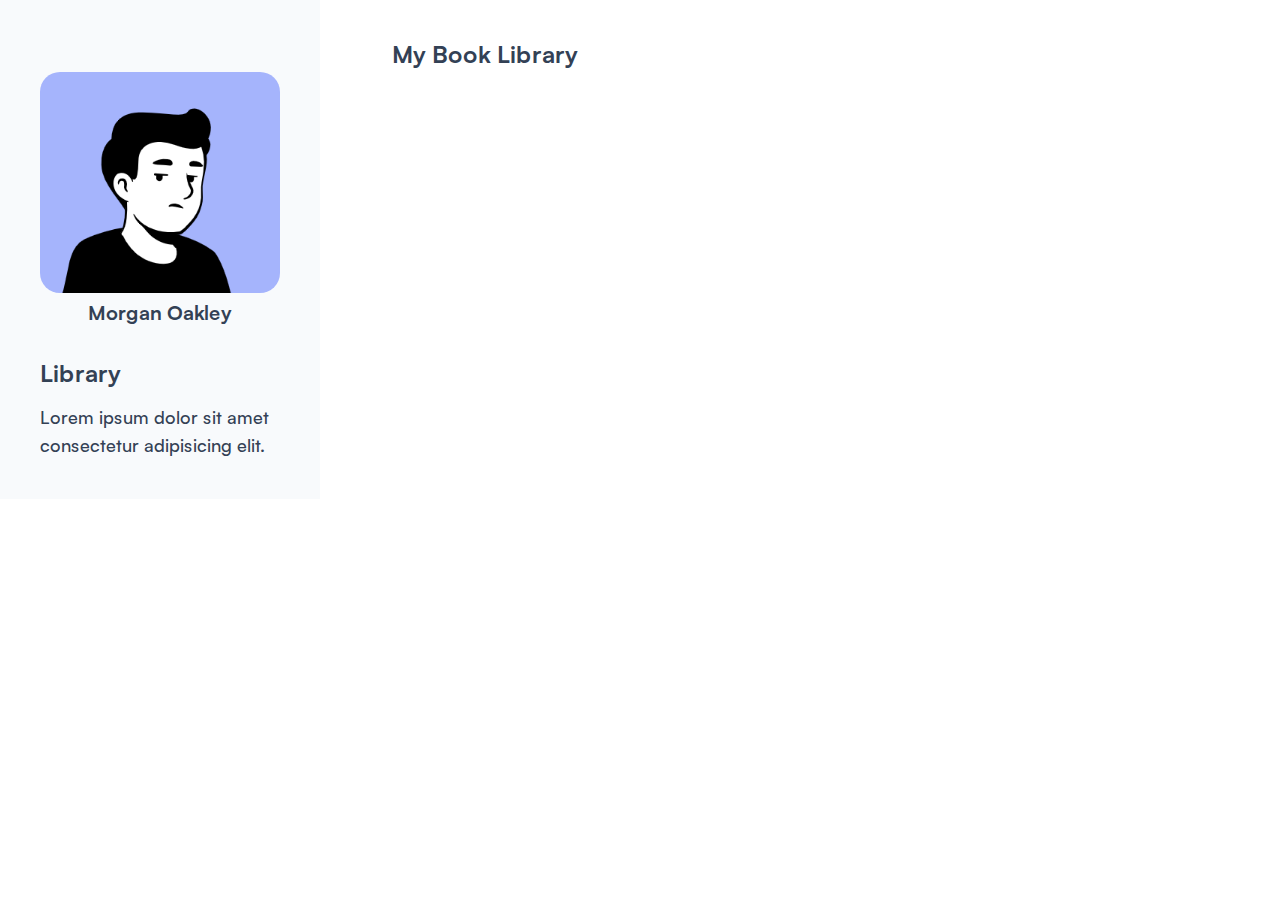
==== alt-layout.html @ 63bf9560 "Start redesign of layout" ====
<!DOCTYPE html>
<html lang="en">
    <head>
        <meta charset="UTF-8">
        <meta name="viewport" content="width=device-width, initial-scale=1.0">
        <title>TOP: Library</title>
        <link rel="stylesheet" href="./assets/css/main.css">
    </head>
    <body>
        <main class="content">
            <section class="sidebar sidebar-container">
                <div class="user-info">
                    <img src="./assets/images/user-img.png" alt="Morgan Oakley" class="avatar">
                    <h2>Morgan Oakley</h2>
                </div>
                <div class="description">
                    <h1>Library</h1>
                    <h4 class="lead">Lorem ipsum dolor sit amet consectetur adipisicing elit.</h4>
                </div>
            </section>
            <section class="main-section main-container">
                <h1>My Book Library</h1>
            </section>
        </main>
        <script src="./assets/js/main.js"></script>
    </body>
</html>
---- assets/css/main.css ----
@import url("../css/all.min.css");
@import url("../css/satoshi.css");
@import url("https://fonts.googleapis.com/css2?family=Inter:wght@100..900&display=swap");
@import url("https://fonts.googleapis.com/css2?family=Material+Symbols+Outlined");

:root {
	--body-font: "Satoshi-Variable", "Inter", sans-serif;
	--body-bg-color: #ffffff;
	--body-font-color: #334155;
	--simply-white: #ffffff;
	--basic-black: #000000;
	--off-black: #222222;
	--error-color: #f44336;
	--error-bg-color: #ffebee;
	--sidebar-bg-color: #f8fafc;
	--all-border-radii: 5px;
    --bottom-padding: 1rem;
}

* {
	margin: 0;
	padding: 0;
	box-sizing: border-box;
}

html,
body {
	font-family: var(--body-font);
	font-weight: 400;
	font-size: 1rem;
	line-height: 1.5;
	color: var(--body-font-color);
	background-color: var(--body-bg-color);
}

h1,
h2,
h3,
h4,
h5,
h6 {
	font-family: var(--body-font);
	font-weight: 700;
	color: var(--body-heading-color);
    line-height: 1.75rem;
}

h1 {
    font-size: 1.5rem;
}

h2 {
    font-size: 1.25rem;
}

.sidebar-container {
	padding: 2.5rem;
}

.main-container {
    padding: 2.5rem 4.5rem;
}

.content {
	display: grid;
	grid-template-columns: 1fr 3fr;
	grid-template-rows: auto;
}

.sidebar {
	background-color: var(--sidebar-bg-color);
}

.main-section {
	background-color: var(--simply-white);
}

.user-info {
    padding: 2rem 0;
}

.user-info > h2 {
    text-align: center;
}

.avatar {
    width: 100%;
    height: 100%;
    border-radius: 20px;
}

.description > h1 {
    padding-bottom: var(--bottom-padding);
}

.lead {
    font-weight: 500;
    font-size: 1.125rem;
    color: var(--body-font-color);
}
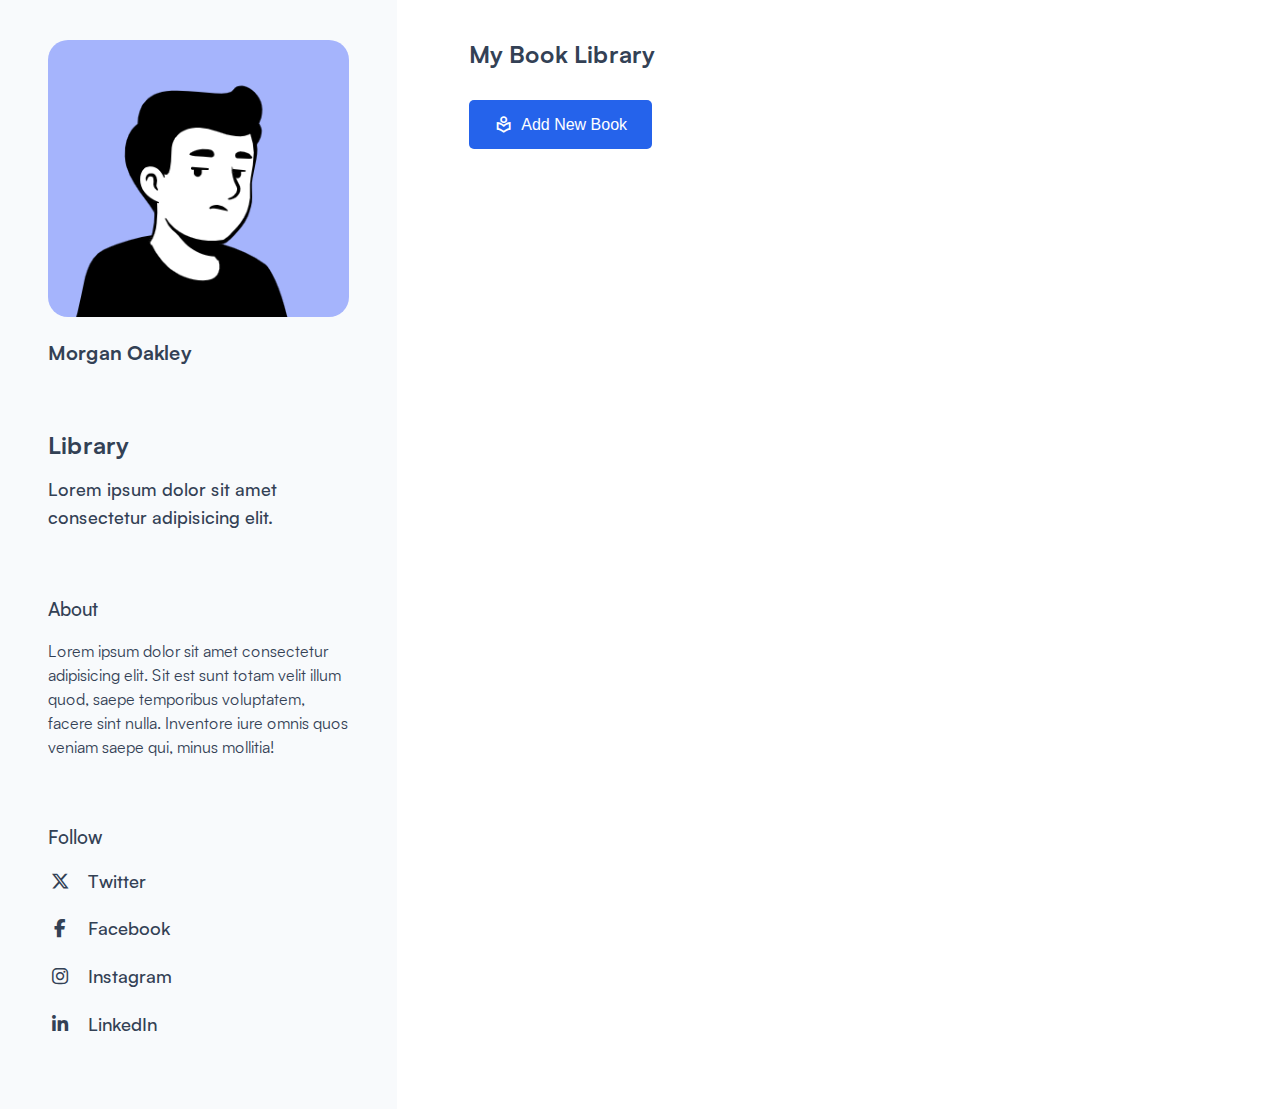
==== commit f5e78cf0: "Add new styling to layout" ====
--- a/alt-layout.html
+++ b/alt-layout.html
@@ -17,9 +17,46 @@
                     <h1>Library</h1>
                     <h4 class="lead">Lorem ipsum dolor sit amet consectetur adipisicing elit.</h4>
                 </div>
+                <div class="about">
+                    <h3>About</h3>
+                    <p>Lorem ipsum dolor sit amet consectetur adipisicing elit. Sit est sunt totam velit illum quod, saepe temporibus voluptatem, facere sint nulla. Inventore iure omnis quos veniam saepe qui, minus mollitia!</p>
+                </div>
+                <div class="socials">
+                    <h3>Follow</h3>
+                    <ul class="fa-ul social-icons" style="--fa-li-width: 3em;">
+                        <li>
+                            <a href="#" target="_blank" rel="noopener noreferrer">
+                                <span class="fa-li"><i class="fa-brands fa-x-twitter"></i></span>Twitter
+                            </a>
+                        </li>
+                        <li>                            
+                            <a href="#" target="_blank" rel="noopener noreferrer">
+                                <span class="fa-li"><i class="fa-brands fa-facebook-f"></i></span>Facebook
+                            </a>
+                        </li>
+                        <li>
+                            <a href="#" target="_blank" rel="noopener noreferrer">
+                                <span class="fa-li"><i class="fa-brands fa-instagram"></i></span>Instagram
+                            </a>
+                        </li>
+                        <li>
+                            <a href="#" target="_blank" rel="noopener noreferrer">
+                                <span class="fa-li"><i class="fa-brands fa-linkedin-in"></i></span>LinkedIn
+                            </a>
+                        </li>
+                    </ul>
+                </div>
             </section>
             <section class="main-section main-container">
                 <h1>My Book Library</h1>
+                <div class="new-book">
+                    <button type="button" id="new-book-button">
+                        <span class="material-symbols-outlined">
+                            local_library
+                        </span>
+                        Add New Book
+                    </button>
+                </div>
             </section>
         </main>
         <script src="./assets/js/main.js"></script>
--- a/assets/css/main.css
+++ b/assets/css/main.css
@@ -7,14 +7,21 @@
 	--body-font: "Satoshi-Variable", "Inter", sans-serif;
 	--body-bg-color: #ffffff;
 	--body-font-color: #334155;
+	--link-color: #334155;
+	--link-hover-color: #2563eb;
 	--simply-white: #ffffff;
 	--basic-black: #000000;
 	--off-black: #222222;
 	--error-color: #f44336;
 	--error-bg-color: #ffebee;
 	--sidebar-bg-color: #f8fafc;
+	--button-font-color: #ffffff;
+	--button-bg-color: #2563eb;
+	--button-hover-bg-color: #3b82f6;
+	--error-color: #f44336;
+	--error-bg-color: #ffebee;
 	--all-border-radii: 5px;
-    --bottom-padding: 1rem;
+	--one-rem-padding: 1rem;
 }
 
 * {
@@ -42,28 +49,57 @@
 	font-family: var(--body-font);
 	font-weight: 700;
 	color: var(--body-heading-color);
-    line-height: 1.75rem;
+	line-height: 1.75rem;
 }
 
 h1 {
-    font-size: 1.5rem;
+	font-size: 1.5rem;
 }
 
 h2 {
-    font-size: 1.25rem;
+	font-size: 1.25rem;
+}
+
+a {
+	text-decoration: none;
+	color: var(--link-color);
+}
+
+a:hover {
+	text-decoration: none;
+	color: var(--link-hover-color);
+}
+
+a > i {
+	text-decoration: none;
+}
+
+button {
+	cursor: pointer;
+	font-weight: 500;
+	font-size: 1rem;
+	padding: 15px 25px;
+	border: 0;
+	color: var(--button-font-color);
+	background-color: var(--button-bg-color);
+	border-radius: var(--all-border-radii);
+}
+
+button:hover {
+	background-color: var(--button-hover-bg-color);
 }
 
 .sidebar-container {
-	padding: 2.5rem;
+	padding: 2.5rem 3rem;
 }
 
 .main-container {
-    padding: 2.5rem 4.5rem;
+	padding: 2.5rem 4.5rem;
 }
 
 .content {
 	display: grid;
-	grid-template-columns: 1fr 3fr;
+	grid-template-columns: 1.35fr 3fr;
 	grid-template-rows: auto;
 }
 
@@ -76,25 +112,80 @@
 }
 
 .user-info {
-    padding: 2rem 0;
+	padding: 0 0 2rem;
 }
 
 .user-info > h2 {
-    text-align: center;
+	padding-top: var(--one-rem-padding);
 }
 
 .avatar {
-    width: 100%;
-    height: 100%;
-    border-radius: 20px;
+	width: 100%;
+	height: 100%;
+	border-radius: 20px;
+}
+
+.description,
+.about,
+.socials {
+	padding: 2rem 0;
 }
 
 .description > h1 {
-    padding-bottom: var(--bottom-padding);
+	padding-bottom: var(--one-rem-padding);
+}
+
+.about > h3,
+.socials > h3 {
+	font-weight: 500;
+	padding-bottom: var(--one-rem-padding);
 }
 
 .lead {
-    font-weight: 500;
-    font-size: 1.125rem;
-    color: var(--body-font-color);
+	font-weight: 500;
+	font-size: 1.125rem;
+	color: var(--body-font-color);
+}
+
+.social-icons {
+	display: flex;
+	flex-direction: column;
+	gap: 1.25rem;
+}
+
+.social-icons a {
+	font-size: 1.15rem;
+	font-weight: 500;
+	display: flex;
+	align-items: center;
+	gap: 1.5rem;
+}
+
+.new-book {
+	padding: 2rem 0;
+}
+
+#new-book-button {
+	display: flex;
+	align-items: center;
+	gap: 8px;
+	justify-content: center;
+}
+
+#new-book-button > .material-symbols-outlined {
+	font-size: 1.2rem;
+	font-weight: 500;
+	vertical-align: middle;
+}
+
+.error-message {
+	font-weight: 500;
+	text-align: center;
+	color: var(--error-color);
+	background-color: var(--error-bg-color);
+	border: 1px solid var(--error-color);
+	border-radius: var(--all-border-radii);
+	padding: 0.75rem;
+	margin-top: 15px;
+	display: inline-block;
 }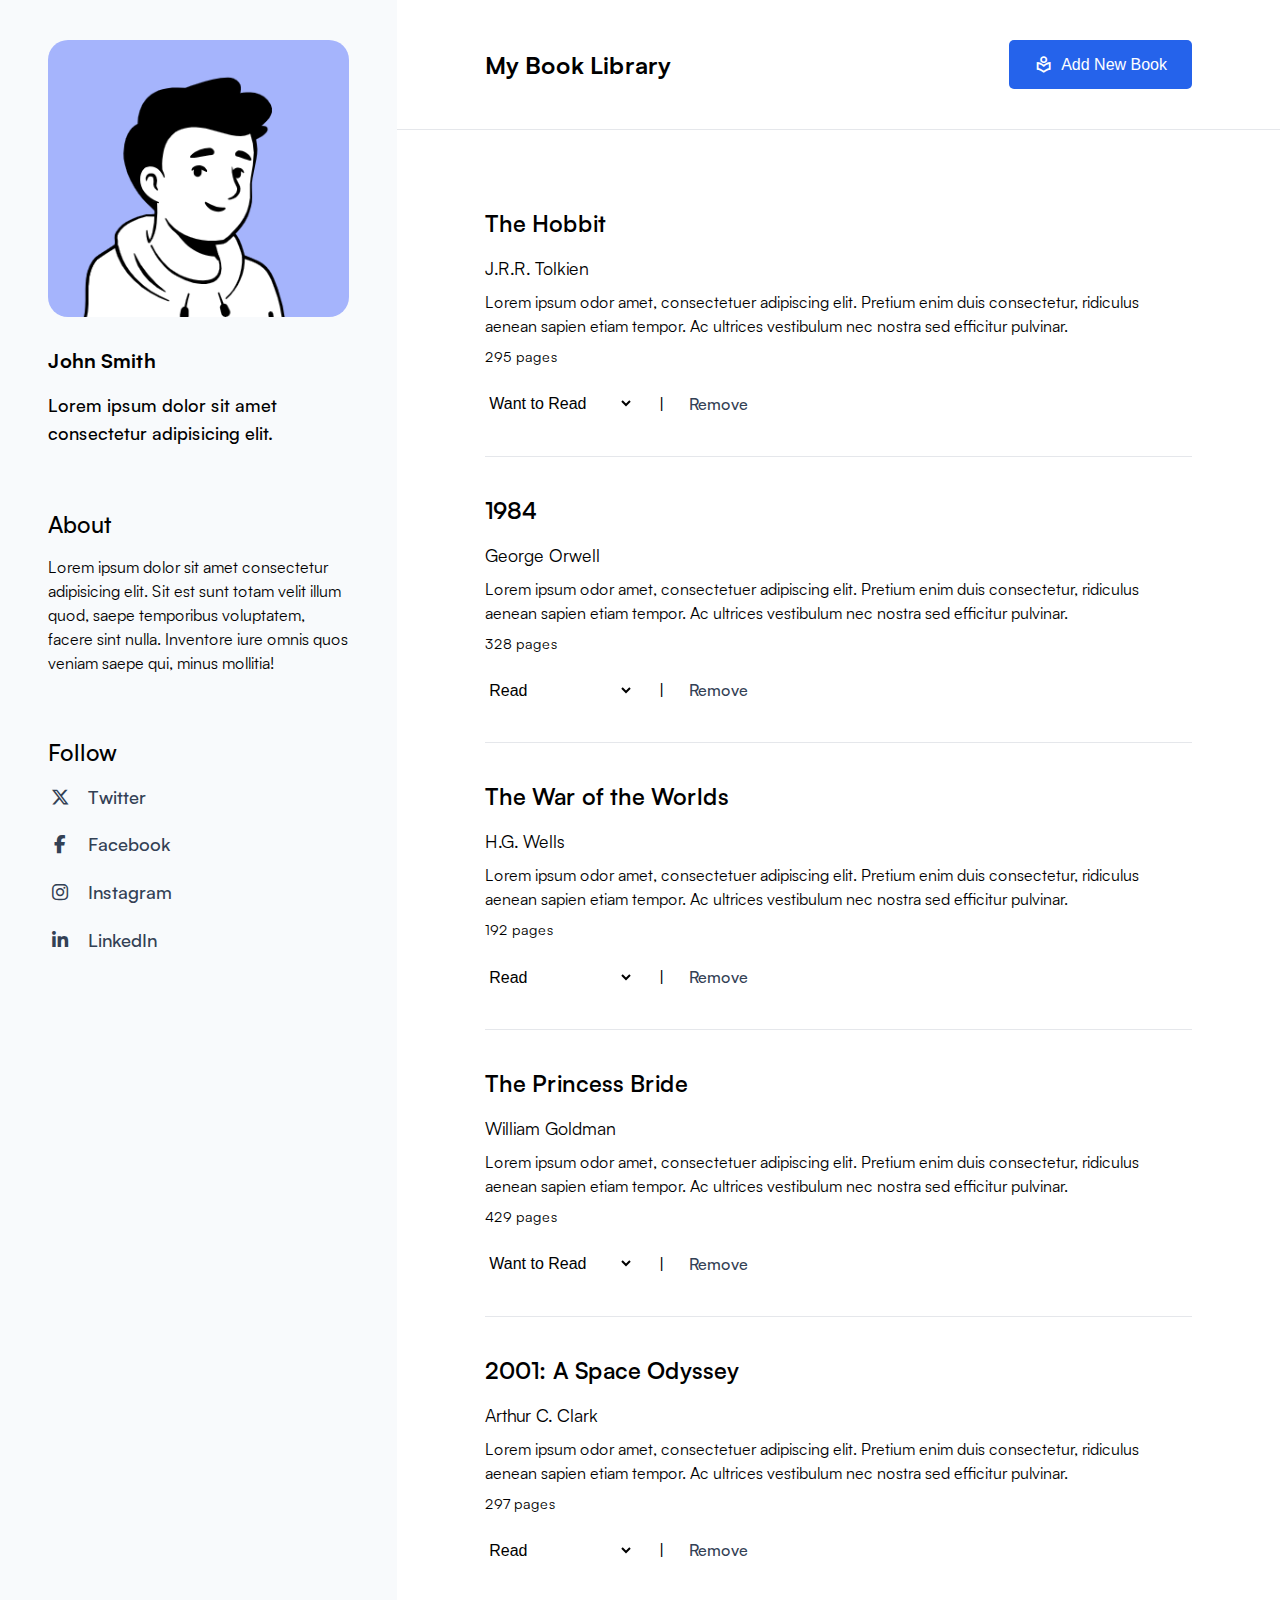
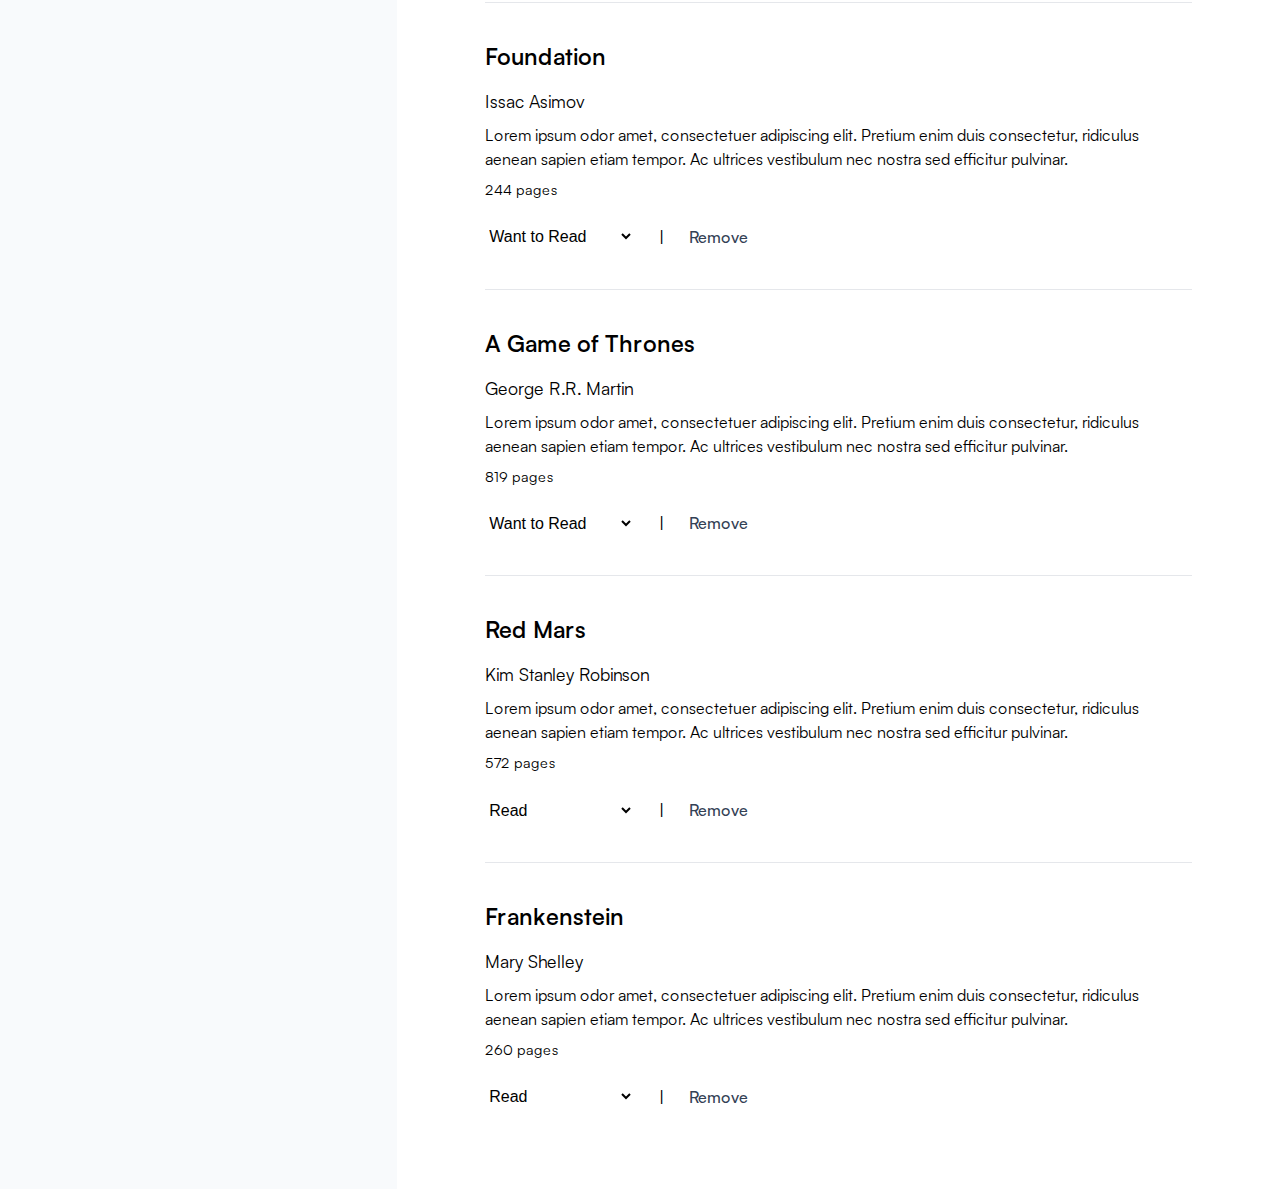
==== commit 5b40bfa8: "Update to layout and fix js issues" ====
--- a/alt-layout.html
+++ b/alt-layout.html
@@ -11,10 +11,7 @@
             <section class="sidebar sidebar-container">
                 <div class="user-info">
                     <img src="./assets/images/user-img.png" alt="Morgan Oakley" class="avatar">
-                    <h2>Morgan Oakley</h2>
-                </div>
-                <div class="description">
-                    <h1>Library</h1>
+                    <h2>John Smith</h2>
                     <h4 class="lead">Lorem ipsum dolor sit amet consectetur adipisicing elit.</h4>
                 </div>
                 <div class="about">
@@ -47,15 +44,25 @@
                     </ul>
                 </div>
             </section>
-            <section class="main-section main-container">
-                <h1>My Book Library</h1>
-                <div class="new-book">
-                    <button type="button" id="new-book-button">
-                        <span class="material-symbols-outlined">
-                            local_library
-                        </span>
-                        Add New Book
-                    </button>
+            <section class="main-section">
+                <div class="content-container border-bottom">
+                    <div class="header">
+                        <h1>My Book Library</h1>
+                        <div class="new-book">
+                            <button type="button" id="new-book-button">
+                                <span class="material-symbols-outlined">
+                                    local_library
+                                </span>
+                                Add New Book
+                            </button>
+                        </div>
+                    </div>
+                </div>
+                <div class="container">
+                    <div class="card">
+                        <div class="book-cards card-container">
+                        </div>
+                    </div>
                 </div>
             </section>
         </main>
--- a/assets/css/main.css
+++ b/assets/css/main.css
@@ -5,23 +5,22 @@
 
 :root {
 	--body-font: "Satoshi-Variable", "Inter", sans-serif;
-	--body-bg-color: #ffffff;
-	--body-font-color: #334155;
-	--link-color: #334155;
-	--link-hover-color: #2563eb;
+	--dark-color: #334155;
+	--secondary-color: #6b7280;
+	--primary-color: #2563eb;
+	--primary-hover-color: #3b82f6;
 	--simply-white: #ffffff;
-	--basic-black: #000000;
-	--off-black: #222222;
+	--placeholder-font-color: #9ca3af;
 	--error-color: #f44336;
 	--error-bg-color: #ffebee;
+	--input-border-color: #cecece;
+	--input-bg-color: #fafafa;
+	--input-bg-focus-color: #f5f5f5;
 	--sidebar-bg-color: #f8fafc;
-	--button-font-color: #ffffff;
-	--button-bg-color: #2563eb;
-	--button-hover-bg-color: #3b82f6;
-	--error-color: #f44336;
-	--error-bg-color: #ffebee;
+	--card-border-color: #e5e7eb;
 	--all-border-radii: 5px;
 	--one-rem-padding: 1rem;
+	--main-font-size: 1rem;
 }
 
 * {
@@ -34,10 +33,10 @@
 body {
 	font-family: var(--body-font);
 	font-weight: 400;
-	font-size: 1rem;
+	font-size: var(--main-font-size);
 	line-height: 1.5;
 	color: var(--body-font-color);
-	background-color: var(--body-bg-color);
+	background-color: var(--simply-white);
 }
 
 h1,
@@ -48,7 +47,7 @@
 h6 {
 	font-family: var(--body-font);
 	font-weight: 700;
-	color: var(--body-heading-color);
+	color: var(--heading-color);
 	line-height: 1.75rem;
 }
 
@@ -60,41 +59,118 @@
 	font-size: 1.25rem;
 }
 
+h3 {
+	font-size: 1.45rem;
+}
+
+h4 {
+	font-size: 1.1rem;
+}
+
+h5 {
+	font-size: var(--main-font-size);
+}
+
 a {
 	text-decoration: none;
-	color: var(--link-color);
-}
-
-a:hover {
+	color: var(--dark-color);
+}
+
+a:hover,
+.status-container > a:hover {
 	text-decoration: none;
-	color: var(--link-hover-color);
+	color: var(--primary-color);
 }
 
 a > i {
 	text-decoration: none;
 }
 
+::placeholder,
+textarea::placeholder {
+	color: var(--placeholder-font-color);
+	font-size: var(--main-font-size);
+	font-weight: 400;
+}
+
+label {
+	font-size: inherit;
+	font-weight: 500;
+	display: block;
+	margin: 10px 0 5px;
+}
+
+input {
+	width: 100%;
+	padding: 12px 8px;
+	margin-bottom: 10px;
+	border: 1px solid var(--input-border-color);
+	border-radius: var(--all-border-radii);
+	background-color: var(--input-bg-color);
+}
+
+input:focus-visible,
+select:focus-visible,
+textarea:focus-visible {
+	outline: 0;
+	background-color: var(--input-bg-focus-color);
+}
+
+label[for="isReadYes"],
+label[for="isReadNo"] {
+	margin: 0 5px;
+	font-size: var(--main-font-size);
+}
+
+textarea {
+	font-family: var(--body-font);
+	font-size: var(--main-font-size);
+	font-weight: 400;
+	line-height: inherit;
+	width: 100%;
+	padding: 12px 8px;
+	border: 1px solid var(--input-border-color);
+	border-radius: var(--all-border-radii);
+	background-color: var(--input-bg-color);
+	resize: none;
+}
+
 button {
 	cursor: pointer;
 	font-weight: 500;
-	font-size: 1rem;
+	font-size: var(--main-font-size);
 	padding: 15px 25px;
 	border: 0;
-	color: var(--button-font-color);
-	background-color: var(--button-bg-color);
+	color: var(--simply-white);
+	background-color: var(--primary-color);
 	border-radius: var(--all-border-radii);
 }
 
 button:hover {
-	background-color: var(--button-hover-bg-color);
+	background-color: var(--primary-hover-color);
 }
 
 .sidebar-container {
 	padding: 2.5rem 3rem;
 }
 
-.main-container {
-	padding: 2.5rem 4.5rem;
+.content-container {
+	padding: 2.5rem 5.5rem;
+}
+
+.card-container {
+	padding: 0 5.5rem;
+}
+
+.border-bottom {
+	border-bottom: 1px solid var(--card-border-color);
+}
+
+.header {
+	display: flex;
+	align-items: center;
+	justify-content: space-between;
+	gap: 25px;
 }
 
 .content {
@@ -116,7 +192,8 @@
 }
 
 .user-info > h2 {
-	padding-top: var(--one-rem-padding);
+	padding-top: 1.5rem;
+	padding-bottom: var(--one-rem-padding);
 }
 
 .avatar {
@@ -125,7 +202,6 @@
 	border-radius: 20px;
 }
 
-.description,
 .about,
 .socials {
 	padding: 2rem 0;
@@ -156,13 +232,30 @@
 .social-icons a {
 	font-size: 1.15rem;
 	font-weight: 500;
-	display: flex;
-	align-items: center;
-	gap: 1.5rem;
-}
-
-.new-book {
-	padding: 2rem 0;
+}
+
+.new-book-form {
+	padding: 0.5rem;
+}
+
+.new-book-form > h2 {
+	font-size: 1.5rem;
+	padding-bottom: 1rem;
+}
+
+.new-book-form select {
+	width: 100%;
+	padding: 12px 8px;
+	font-size: var(--main-font-size);
+	border: 1px solid var(--input-border-color);
+	border-radius: var(--all-border-radii);
+	background-color: var(--input-bg-color);
+	margin-bottom: 10px;
+}
+
+.new-book-form button {
+	width: 100%;
+	margin-top: 20px;
 }
 
 #new-book-button {
@@ -176,6 +269,98 @@
 	font-size: 1.2rem;
 	font-weight: 500;
 	vertical-align: middle;
+}
+
+.card {
+	padding: 2.5rem 0;
+	border-bottom: 1px solid var(--card-border-color);
+}
+
+.card:last-child {
+	border-bottom: 0;
+}
+
+.card h3 {
+	color: var(--heading-color);
+	margin-bottom: 1rem;
+	font-weight: 600;
+}
+
+.card h4 {
+	margin: 1rem 0 0;
+	font-weight: 400;
+	color: var(--heading-color);
+}
+
+.card h5 {
+	color: var(--heading-color);
+	font-weight: 500;
+}
+
+.card p {
+	font-size: var(--main-font-size);
+	line-height: 1.5;
+	color: var(--body-font-color);
+	margin-top: 0.5rem;
+}
+
+.card p:last-of-type {
+	font-size: 0.9rem; /* Set font size for book pages */
+}
+
+.card select {
+	cursor: pointer;
+	font-size: var(--main-font-size);
+	font-weight: 500;
+	width: auto;
+	padding: 0;
+	border: 0;
+	background-color: transparent;
+}
+
+.card select:focus-visible {
+	outline: 0;
+	background-color: transparent;
+}
+
+.status-container {
+	font-weight: 500;
+	font-size: var(--main-font-size);
+	display: flex;
+	align-items: center;
+	gap: 25px;
+	margin-top: 1.5rem;
+}
+
+.status-container > a {
+	cursor: pointer;
+	color: var(--dark-color);
+}
+
+.modal {
+	position: fixed;
+	top: 50%;
+	left: 50%;
+	width: 90%;
+	max-width: 600px;
+	transform: translate(-50%, -50%);
+	background-color: var(--simply-white);
+	padding: 1rem;
+	box-shadow: 0 4px 8px rgba(0, 0, 0, 0.2);
+	border-radius: var(--all-border-radii);
+	z-index: 1001;
+	overflow-y: auto; /* Add scroll for overflow content */
+	max-height: 90%; /* Prevent modal from exceeding the viewport */
+}
+
+.overlay {
+	position: fixed;
+	top: 0;
+	left: 0;
+	width: 100%;
+	height: 100%;
+	background: rgba(0, 0, 0, 0.5);
+	z-index: 1000;
 }
 
 .error-message {
@@ -188,4 +373,163 @@
 	padding: 0.75rem;
 	margin-top: 15px;
 	display: inline-block;
-}+}
+
+/* Medium Screens (Tablets) */
+@media (max-width: 1024px) {
+	.content {
+		grid-template-columns: 1fr 2fr;
+		grid-template-rows: auto;
+	}
+
+	.sidebar-container {
+		padding: 1.5rem;
+	}
+
+	.main-section {
+		padding: 1.5rem;
+	}
+
+	.content-container {
+		padding: 2.5rem 1.5rem;
+	}
+
+	.card-container {
+		padding: 0 1.5rem;
+	}
+}
+
+/* Small Screens (Smartphones) */
+@media (max-width: 768px) {
+	.user-info {
+		display: flex;
+		flex-direction: column;
+		align-items: center;
+		text-align: center;
+	}
+
+	.avatar {
+		width: 50%;
+		height: 50%;
+		align-self: center;
+	}
+
+	.content {
+		display: flex;
+		flex-direction: column;
+	}
+
+	.sidebar-container {
+		order: -1; /* Moves sidebar to the top */
+		padding: 1.75rem;
+		background-color: var(--sidebar-bg-color);
+	}
+
+	.card-container,
+	.content-container {
+		padding: 1.75rem;
+	}
+
+	.main-section {
+		order: 0; /* Main content displays after the sidebar */
+		padding: 1.75rem;
+	}
+
+	.header {
+		flex-direction: row;
+		align-items: center;
+	}
+
+	.new-book {
+		margin-top: 1rem;
+		text-align: center;
+	}
+
+	.modal {
+		width: 80%;
+		padding: 1rem;
+	}
+}
+
+@media (max-width: 480px) {
+	.avatar {
+		width: 70%;
+		height: 70%;
+	}
+
+	.content-container {
+		padding: 1.75rem 0;
+	}
+
+	.sidebar-container,
+	.card-container {
+		padding: 1.25rem;
+	}
+
+	.header {
+		align-items: center;
+		flex-direction: column;
+	}
+
+	.new-book {
+		width: auto;
+	}
+
+	.modal {
+		width: 95%;
+		padding: 1rem;
+	}
+
+	.modal h2 {
+		font-size: 1.2rem;
+		text-align: center;
+	}
+
+	.modal input,
+	.modal textarea,
+	.modal select {
+		font-size: 0.9rem;
+	}
+
+	.modal button {
+		font-size: 1rem;
+		padding: 10px 20px;
+	}
+}
+
+@media (max-width: 375px) {
+	.content {
+		flex-direction: column;
+	}
+
+	.header h1 {
+		font-size: 1.25rem;
+	}
+
+	.card h3 {
+		font-size: var(--main-font-size);
+	}
+
+	.new-book button {
+		font-size: 0.9rem;
+		padding: 10px 20px;
+	}
+
+	.book-cards {
+		padding: 0 1rem;
+	}
+
+	.sidebar-container,
+	.main-section {
+		padding: var(--one-rem-padding);
+	}
+
+	.status-container,
+	.card select {
+		font-size: 0.9rem;
+	}
+
+	.modal {
+		width: 275px;
+	}
+}
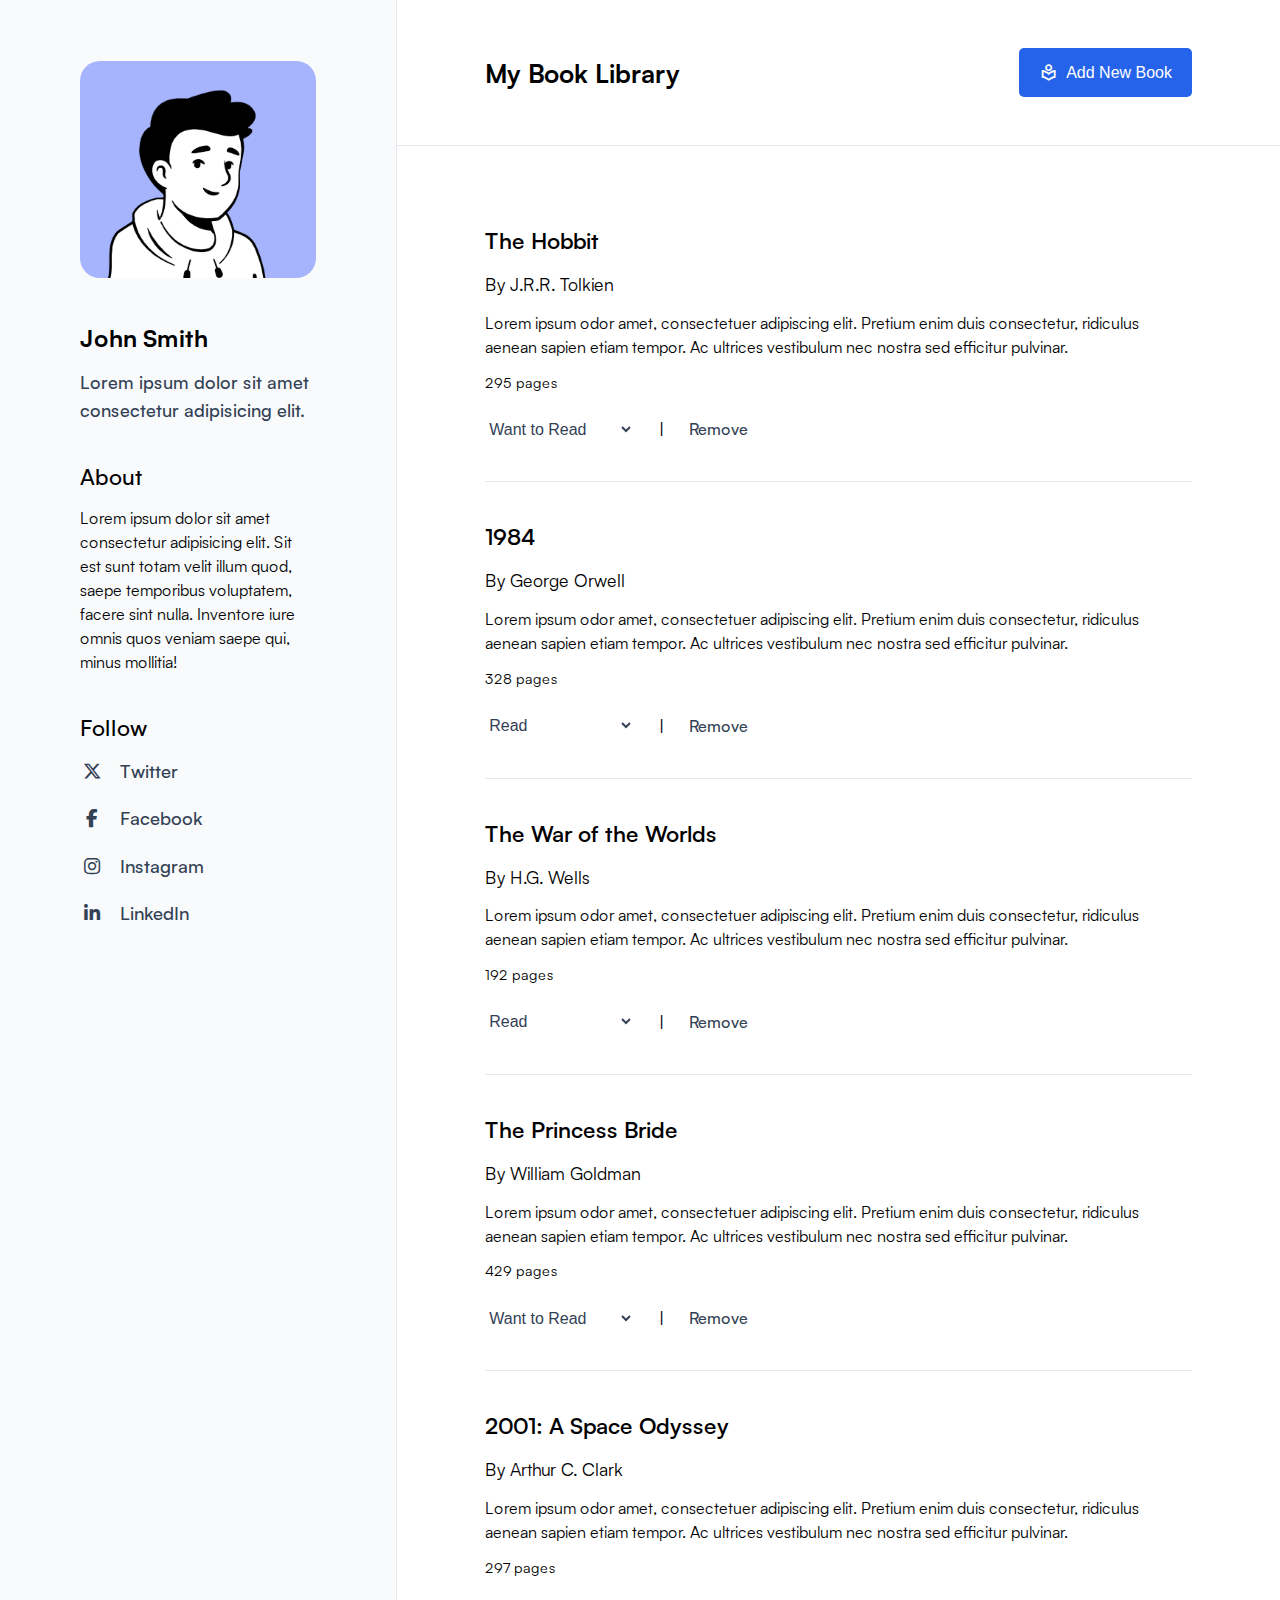
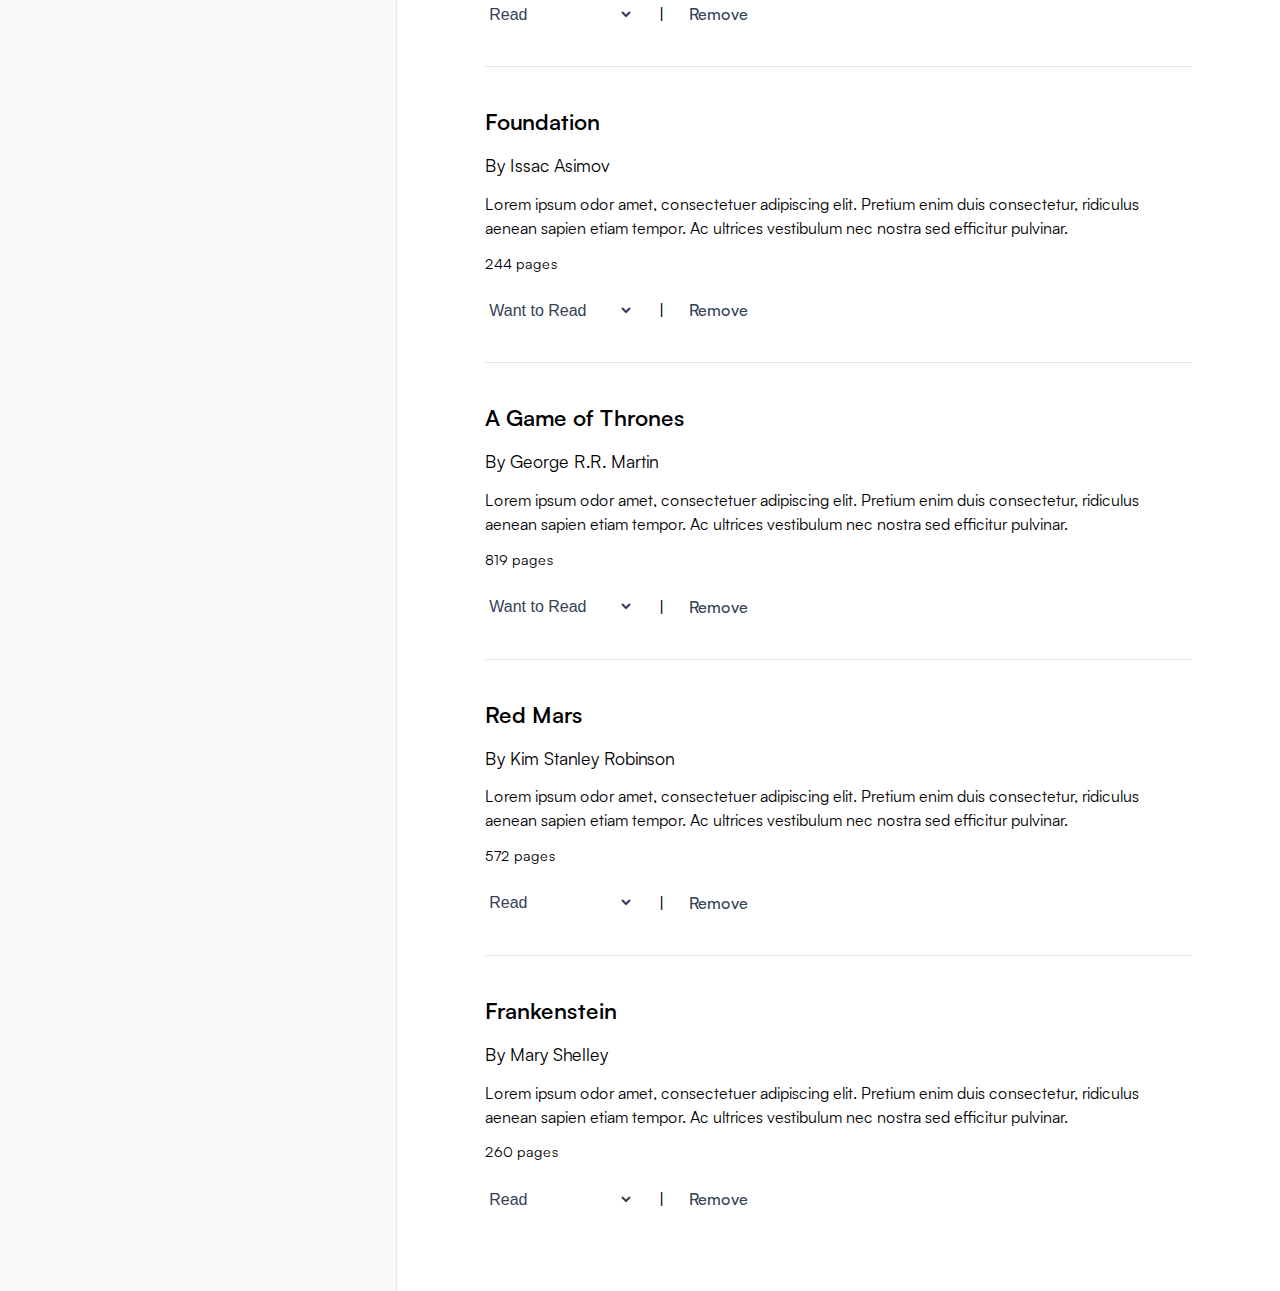
==== commit 35f9bd72: "Add layout and functionality fixes" ====
--- a/alt-layout.html
+++ b/alt-layout.html
@@ -10,7 +10,7 @@
         <main class="content">
             <section class="sidebar sidebar-container">
                 <div class="user-info">
-                    <img src="./assets/images/user-img.png" alt="Morgan Oakley" class="avatar">
+                    <img src="./assets/images/user-img.png" alt="John Smith" class="avatar">
                     <h2>John Smith</h2>
                     <h4 class="lead">Lorem ipsum dolor sit amet consectetur adipisicing elit.</h4>
                 </div>
--- a/assets/css/main.css
+++ b/assets/css/main.css
@@ -52,15 +52,15 @@
 }
 
 h1 {
+	font-size: 1.6rem;
+}
+
+h2 {
 	font-size: 1.5rem;
 }
 
-h2 {
-	font-size: 1.25rem;
-}
-
 h3 {
-	font-size: 1.45rem;
+	font-size: 1.4rem;
 }
 
 h4 {
@@ -139,7 +139,7 @@
 	cursor: pointer;
 	font-weight: 500;
 	font-size: var(--main-font-size);
-	padding: 15px 25px;
+	padding: 15px 20px;
 	border: 0;
 	color: var(--simply-white);
 	background-color: var(--primary-color);
@@ -151,11 +151,11 @@
 }
 
 .sidebar-container {
-	padding: 2.5rem 3rem;
+	padding: 3.8rem 5rem;
 }
 
 .content-container {
-	padding: 2.5rem 5.5rem;
+	padding: 3rem 5.5rem;
 }
 
 .card-container {
@@ -181,6 +181,7 @@
 
 .sidebar {
 	background-color: var(--sidebar-bg-color);
+	border-right: 1px solid var(--card-border-color);
 }
 
 .main-section {
@@ -188,11 +189,11 @@
 }
 
 .user-info {
-	padding: 0 0 2rem;
+    padding: 0 0 1.2rem;
 }
 
 .user-info > h2 {
-	padding-top: 1.5rem;
+	padding-top: 2.5rem;
 	padding-bottom: var(--one-rem-padding);
 }
 
@@ -204,7 +205,7 @@
 
 .about,
 .socials {
-	padding: 2rem 0;
+    padding: 1.2rem 0;
 }
 
 .description > h1 {
@@ -220,7 +221,7 @@
 .lead {
 	font-weight: 500;
 	font-size: 1.125rem;
-	color: var(--body-font-color);
+	color: var(--dark-color);
 }
 
 .social-icons {
@@ -235,7 +236,7 @@
 }
 
 .new-book-form {
-	padding: 0.5rem;
+	padding: 0.4rem;
 }
 
 .new-book-form > h2 {
@@ -251,6 +252,20 @@
 	border-radius: var(--all-border-radii);
 	background-color: var(--input-bg-color);
 	margin-bottom: 10px;
+	appearance: none;
+    cursor: pointer;
+}
+
+.new-book-status-container::after {
+    display: inline-block;
+    position: absolute;
+    pointer-events: none;
+    color: inherit;
+    top: 526px;
+    right: 31px;
+    font-family: 'Material Symbols Outlined';
+    font-size: 1.1rem;
+    content: "\e5cf";
 }
 
 .new-book-form button {
@@ -301,7 +316,7 @@
 	font-size: var(--main-font-size);
 	line-height: 1.5;
 	color: var(--body-font-color);
-	margin-top: 0.5rem;
+    margin-top: 0.8rem;
 }
 
 .card p:last-of-type {
@@ -312,10 +327,12 @@
 	cursor: pointer;
 	font-size: var(--main-font-size);
 	font-weight: 500;
+	padding: 8px 0 8px 0;
 	width: auto;
 	padding: 0;
 	border: 0;
-	background-color: transparent;
+	background-color: var(--simply-white);
+    color: var(--dark-color);
 }
 
 .card select:focus-visible {
@@ -342,7 +359,7 @@
 	top: 50%;
 	left: 50%;
 	width: 90%;
-	max-width: 600px;
+	max-width: 450px;
 	transform: translate(-50%, -50%);
 	background-color: var(--simply-white);
 	padding: 1rem;
@@ -353,6 +370,10 @@
 	max-height: 90%; /* Prevent modal from exceeding the viewport */
 }
 
+.modal h2 {
+	text-align: center;
+}
+
 .overlay {
 	position: fixed;
 	top: 0;
@@ -383,11 +404,11 @@
 	}
 
 	.sidebar-container {
-		padding: 1.5rem;
+		padding: 3rem;
 	}
 
 	.main-section {
-		padding: 1.5rem;
+		padding: 1.5rem 1.5rem 0 1.5rem;
 	}
 
 	.content-container {
@@ -421,8 +442,9 @@
 
 	.sidebar-container {
 		order: -1; /* Moves sidebar to the top */
-		padding: 1.75rem;
+        padding: 3.3rem;
 		background-color: var(--sidebar-bg-color);
+		border-bottom: 1px solid var(--card-border-color);
 	}
 
 	.card-container,
@@ -432,7 +454,7 @@
 
 	.main-section {
 		order: 0; /* Main content displays after the sidebar */
-		padding: 1.75rem;
+		padding: 1.75rem 1.75rem 0 1.75rem;
 	}
 
 	.header {
@@ -461,10 +483,13 @@
 		padding: 1.75rem 0;
 	}
 
-	.sidebar-container,
 	.card-container {
 		padding: 1.25rem;
 	}
+
+	.sidebar-container {
+        padding: 3rem;
+    }
 
 	.header {
 		align-items: center;
@@ -482,7 +507,6 @@
 
 	.modal h2 {
 		font-size: 1.2rem;
-		text-align: center;
 	}
 
 	.modal input,
